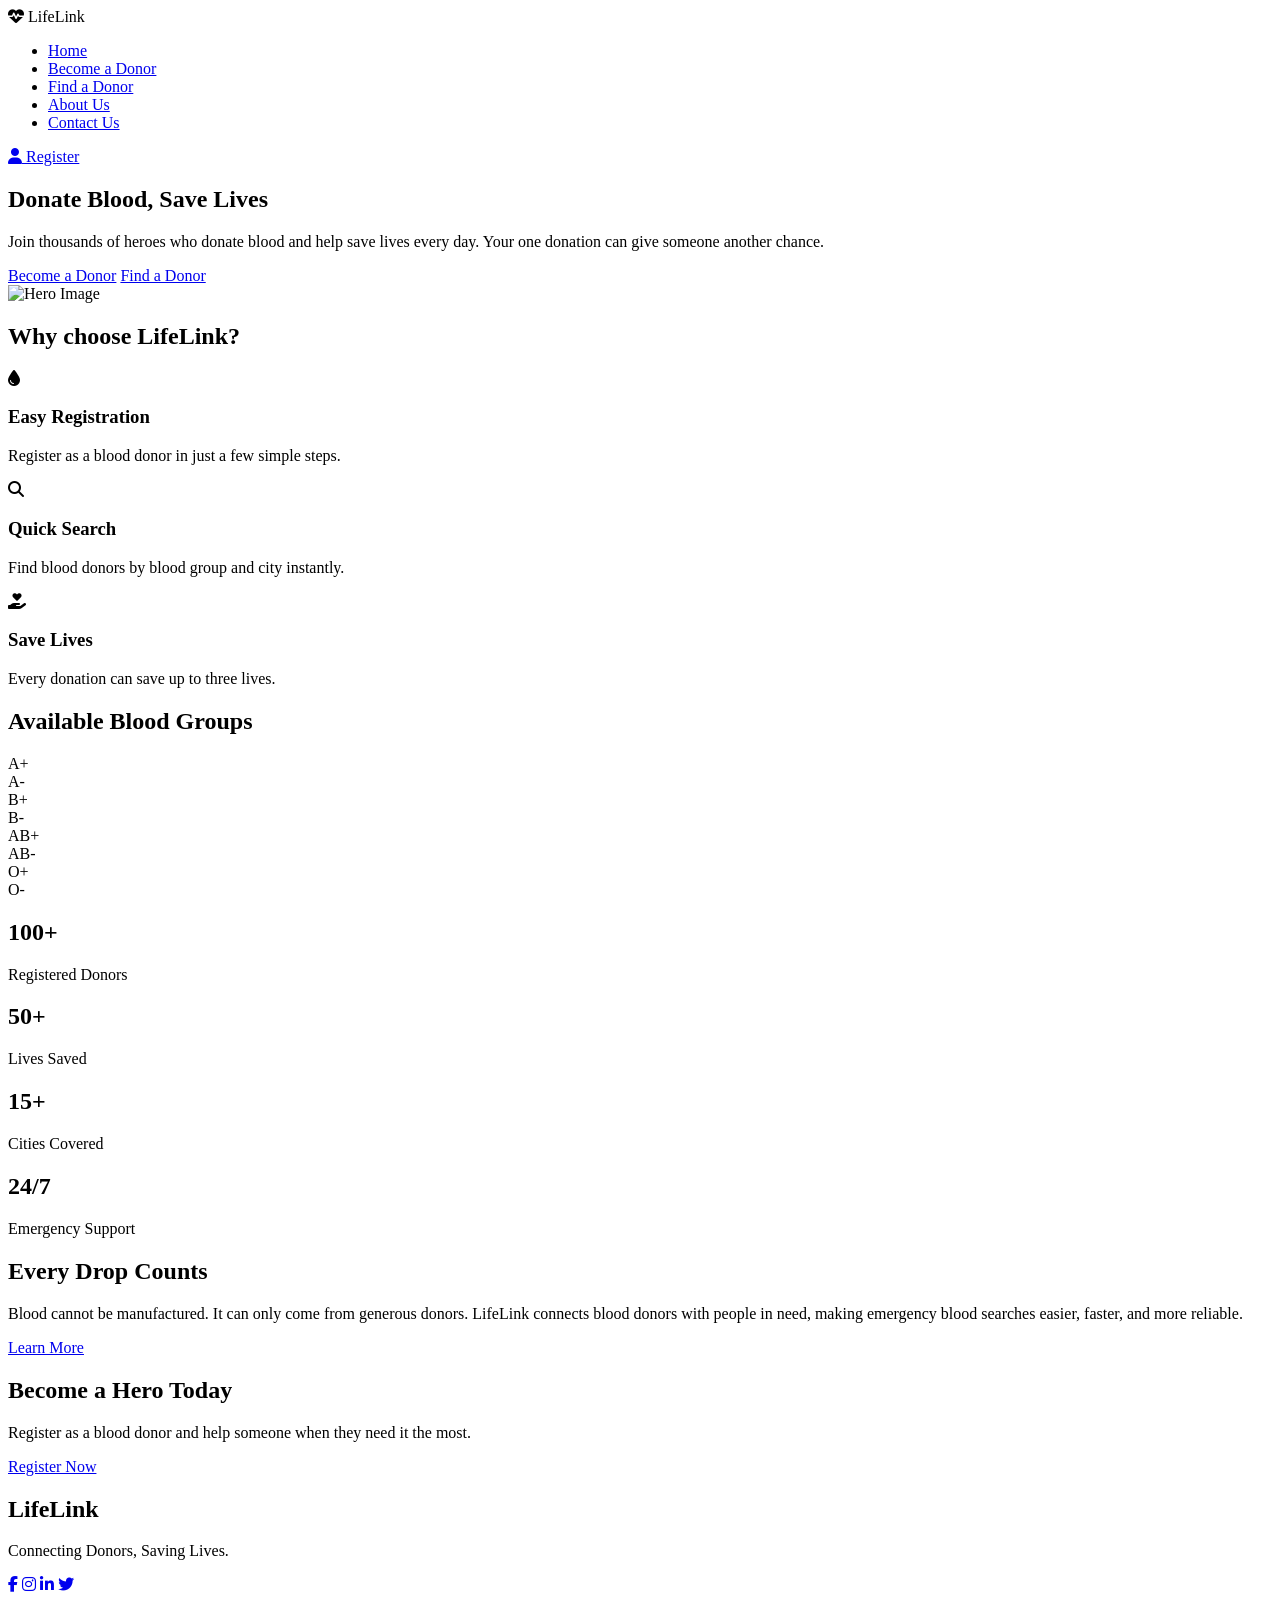
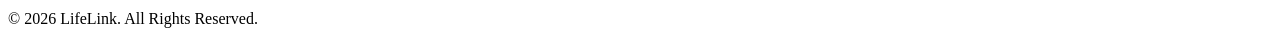
==== index.html @ 0f72670d "Index" ====
<!DOCTYPE html>
<html lang="en">
<head>
    <meta charset="UTF-8">
    <meta name="viewport" content="width=device-width, initial-scale=1.0">
    <title>LifeLink</title>
    <link href="style.css" rel="stylesheet">
    <link href="https://fonts.googleapis.com/css2?family=Poppins:wght@300;400;500;600;700&display=swap" rel="stylesheet">
    <link rel="stylesheet" href="https://cdnjs.cloudflare.com/ajax/libs/font-awesome/6.5.2/css/all.min.css">
</head>
<body>
<!------Navbar-------->
<header>

    <div class="logo">
        <i class="fa-solid fa-heart-pulse"></i>
        <span>LifeLink</span>
    </div>

    <nav>
        <ul>
            <li><a href="#" class="active">Home</a></li>
            <li><a href="#">Become a Donor</a></li>
            <li><a href="#">Find a Donor</a></li>
            <li><a href="#">About Us</a></li>
            <li><a href="#">Contact Us</a></li>
        </ul>
    </nav>

    <a href="#" class="login-btn">
        <i class="fa-solid fa-user"></i>
        Register
    </a>

</header>
<!------Hero Section-------->
<section class="hero">
    <div class="hero-text">
        <h1>Donate Blood, Save Lives</h1>
         <p>
            Join thousands of heroes who donate blood and
            help save lives every day.
            Your one donation can give someone another chance.
        </p>
        <div class="button">
            <a href="register.html" class="btn">Become a Donor</a>
            <a href="search.html" class="btn">Find a Donor</a>
        </div>
    </div>
    <!----Hero Image-------->
    <div class="hero-image">
        <img src="images/hero-image.png" alt="Hero Image">
    </div>
</section>

<!------Features Section-------->
<section class="features">
    <h2>Why choose LifeLink?</h2>
    <div class="features-container">
        <div class="card">
            <i class="fa-solid fa-droplet"></i>
            <h3>Easy Registration</h3>

            <p>
                Register as a blood donor in just a few simple steps.
            </p>

        </div>

        <div class="card">

            <i class="fa-solid fa-magnifying-glass"></i>

            <h3>Quick Search</h3>

            <p>
                Find blood donors by blood group and city instantly.
            </p>

        </div>

        <div class="card">

            <i class="fa-solid fa-hand-holding-heart"></i>

            <h3>Save Lives</h3>

            <p>
                Every donation can save up to three lives.
            </p>

        </div>

    </div>

</section>

<!-- ================= BLOOD GROUPS ================= -->

<section class="blood-groups">

    <h2>Available Blood Groups</h2>

    <div class="groups">

        <div>A+</div>
        <div>A-</div>
        <div>B+</div>
        <div>B-</div>
        <div>AB+</div>
        <div>AB-</div>
        <div>O+</div>
        <div>O-</div>

    </div>

</section>

<!-- ================= STATS ================= -->

<section class="stats">

    <div class="stat-box">

        <h2>100+</h2>

        <p>Registered Donors</p>

    </div>

    <div class="stat-box">

        <h2>50+</h2>

        <p>Lives Saved</p>

    </div>

    <div class="stat-box">

        <h2>15+</h2>

        <p>Cities Covered</p>

    </div>

    <div class="stat-box">

        <h2>24/7</h2>

        <p>Emergency Support</p>

    </div>

</section>

<!-- ================= ABOUT ================= -->

<section class="about-home">

    <div class="about-text">

        <h2>Every Drop Counts</h2>

        <p>

            Blood cannot be manufactured. It can only come from
            generous donors.

            LifeLink connects blood donors with people in need,
            making emergency blood searches easier, faster,
            and more reliable.

        </p>

        <a href="about.html" class="btn">
            Learn More
        </a>

    </div>

</section>

<!-- ================= CALL TO ACTION ================= -->

<section class="cta">

    <h2>Become a Hero Today</h2>

    <p>

        Register as a blood donor and help someone when they
        need it the most.

    </p>

    <a href="register.html" class="btn">
        Register Now
    </a>

</section>

<!-- ================= FOOTER ================= -->

<footer>

    <div class="footer-content">

        <h2>LifeLink</h2>

        <p>
            Connecting Donors, Saving Lives.
        </p>

        <div class="social-icons">

            <a href="#"><i class="fab fa-facebook-f"></i></a>

            <a href="#"><i class="fab fa-instagram"></i></a>

            <a href="#"><i class="fab fa-linkedin-in"></i></a>

            <a href="#"><i class="fab fa-twitter"></i></a>

        </div>

        <p class="copyright">

            © 2026 LifeLink. All Rights Reserved.

        </p>

    </div>

</footer>

        </body>
</html>
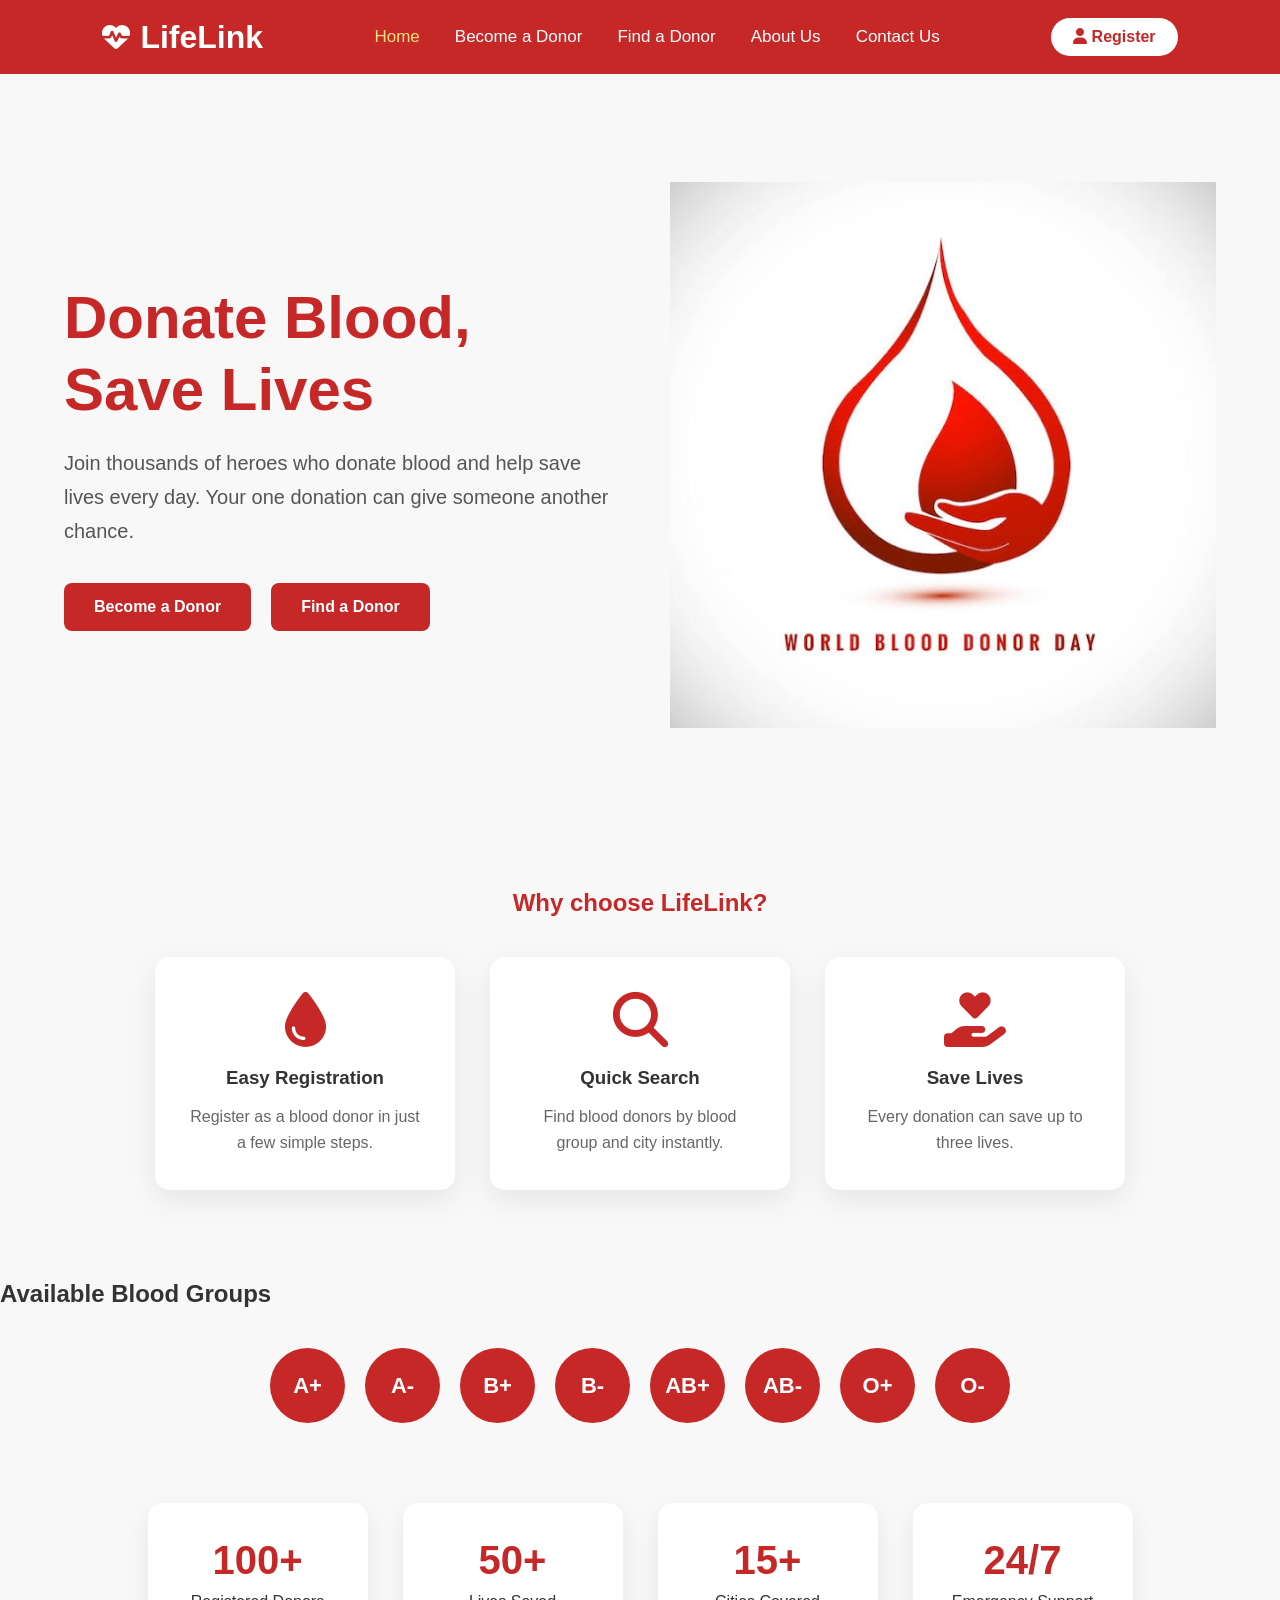
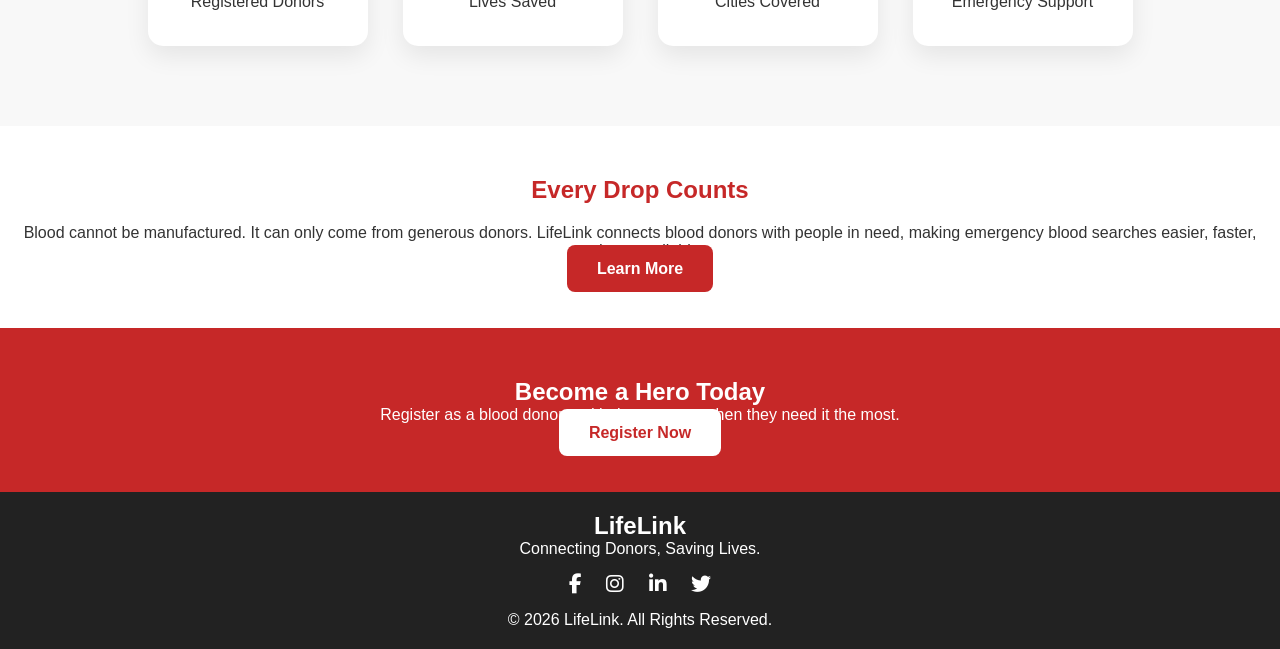
==== commit 12e4dab0: "Modification in code" ====
--- a/index.html
+++ b/index.html
@@ -49,7 +49,7 @@
     </div>
     <!----Hero Image-------->
     <div class="hero-image">
-        <img src="images/hero-image.png" alt="Hero Image">
+        <img src="lifelink.jpg" alt="Hero Image">
     </div>
 </section>
 
--- a/style.css
+++ b/style.css
@@ -0,0 +1,324 @@
+/* Reset */
+
+*{
+    margin:0;
+    padding:0;
+    box-sizing:border-box;
+    font-family:Arial, sans-serif;
+}
+
+body{
+    background:#f8f8f8;
+    color:#333;
+}
+
+/* Navbar */
+header{
+    background:#c62828;
+    display:flex;
+    justify-content:space-between;
+    align-items:center;
+    padding:18px 8%;
+    position:sticky;
+    top:0;
+    z-index:1000;
+}
+
+.logo{
+    display:flex;
+    align-items:center;
+    color:#fff;
+    font-size:32px;
+    font-weight:700;
+}
+
+.logo i{
+    margin-right:10px;
+    font-size:28px;
+}
+
+nav ul{
+    display:flex;
+    list-style:none;
+    gap:35px;
+}
+
+nav ul li a{
+    color:#fff;
+    text-decoration:none;
+    font-size:17px;
+    font-weight:500;
+    transition:.3s;
+}
+
+nav ul li a:hover,
+nav ul li a.active{
+    color:#ffe082;
+}
+
+.login-btn{
+    background:#fff;
+    color:#c62828;
+    text-decoration:none;
+    padding:10px 22px;
+    border-radius:30px;
+    font-weight:600;
+    transition:.3s;
+}
+
+.login-btn:hover{
+    background:#f4f4f4;
+}
+
+/* Hero */
+.hero{
+    width:90%;
+    margin:auto;
+    min-height:85vh;
+
+    display:flex;
+    justify-content:space-between;
+    align-items:center;
+    gap:60px;
+}
+
+.hero-text{
+    flex:1;
+}
+
+.hero-text h1{
+    font-size:60px;
+    color:#c62828;
+    line-height:1.2;
+    margin-bottom:20px;
+}
+
+.hero-text p{
+    font-size:20px;
+    color:#555;
+    line-height:1.7;
+    margin-bottom:35px;
+}
+
+.hero-image{
+    flex:1;
+    text-align:center;
+}
+
+.hero-image img{
+    width:100%;
+    max-width:550px;
+}
+/* Buttons */
+
+.button{
+    display:flex;
+    gap:20px;
+}
+
+.btn{
+    background:#c62828;
+    color:white;
+    padding:15px 30px;
+    text-decoration:none;
+    border-radius:8px;
+    font-weight:600;
+    transition:.3s;
+}
+
+.btn:hover{
+    background:#a51d1d;
+    transform:translateY(-3px);
+}
+
+/* Features */
+
+.features{
+    text-align:center;
+    padding:50px 20px;
+}
+
+.features h2{
+    color:#c62828;
+    margin-bottom:30px;
+}
+
+.features-container{
+    width:90%;
+    margin:40px auto;
+
+    display:flex;
+    justify-content:center;
+    gap:35px;
+    flex-wrap:wrap;
+}
+
+.card{
+    width:300px;
+    background:white;
+    padding:35px;
+    border-radius:15px;
+    text-align:center;
+    box-shadow:0 10px 30px rgba(0,0,0,.08);
+    transition:.4s;
+}
+
+.card:hover{
+    transform:translateY(-10px);
+}
+
+.card i{
+    font-size:55px;
+    color:#c62828;
+    margin-bottom:20px;
+}
+
+.card h3{
+    margin-bottom:15px;
+}
+
+.card p{
+    color:#666;
+    line-height:1.6;
+}
+
+/* Blood Groups */
+
+.groups{
+    display:flex;
+    justify-content:center;
+    gap:20px;
+    flex-wrap:wrap;
+    margin-top:40px;
+}
+
+.groups div{
+    width:75px;
+    height:75px;
+    background:#c62828;
+    color:white;
+
+    border-radius:50%;
+
+    display:flex;
+    justify-content:center;
+    align-items:center;
+
+    font-size:22px;
+    font-weight:bold;
+
+    transition:.3s;
+}
+
+.groups div:hover{
+    transform:scale(1.1);
+}
+/* Statistics */
+
+.stats{
+    display:flex;
+    justify-content:center;
+    gap:35px;
+    flex-wrap:wrap;
+
+    padding:80px 8%;
+}
+
+.stat-box{
+    width:220px;
+    background:white;
+    border-radius:15px;
+    padding:35px;
+
+    text-align:center;
+
+    box-shadow:0 10px 25px rgba(0,0,0,.08);
+}
+
+.stat-box h2{
+    color:#c62828;
+    font-size:40px;
+    margin-bottom:10px;
+}
+
+/* About */
+
+.about-home{
+    text-align:center;
+    padding:50px 20px;
+    background:white;
+}
+
+.about-home h2{
+    color:#c62828;
+    margin-bottom:20px;
+}
+
+/* CTA */
+
+.cta{
+    background:#c62828;
+    color:white;
+    text-align:center;
+    padding:50px 20px;
+}
+
+.cta .btn{
+    background:white;
+    color:#c62828;
+}
+
+/* Footer */
+
+footer{
+    background:#222;
+    color:white;
+    text-align:center;
+    padding:20px;
+}
+
+.social-icons{
+    margin:15px 0;
+}
+
+.social-icons a{
+    color:white;
+    margin:10px;
+    font-size:20px;
+}
+
+/* Responsive */
+
+@media(max-width:900px){
+
+header{
+    flex-direction:column;
+    gap:20px;
+}
+
+nav ul{
+    flex-direction:column;
+    text-align:center;
+    gap:15px;
+}
+
+.hero{
+    flex-direction:column-reverse;
+    text-align:center;
+    padding:60px 0;
+}
+
+.hero-text h1{
+    font-size:42px;
+}
+
+.button{
+    justify-content:center;
+    flex-wrap:wrap;
+}
+
+.hero-image img{
+    max-width:400px;
+}
+
+}
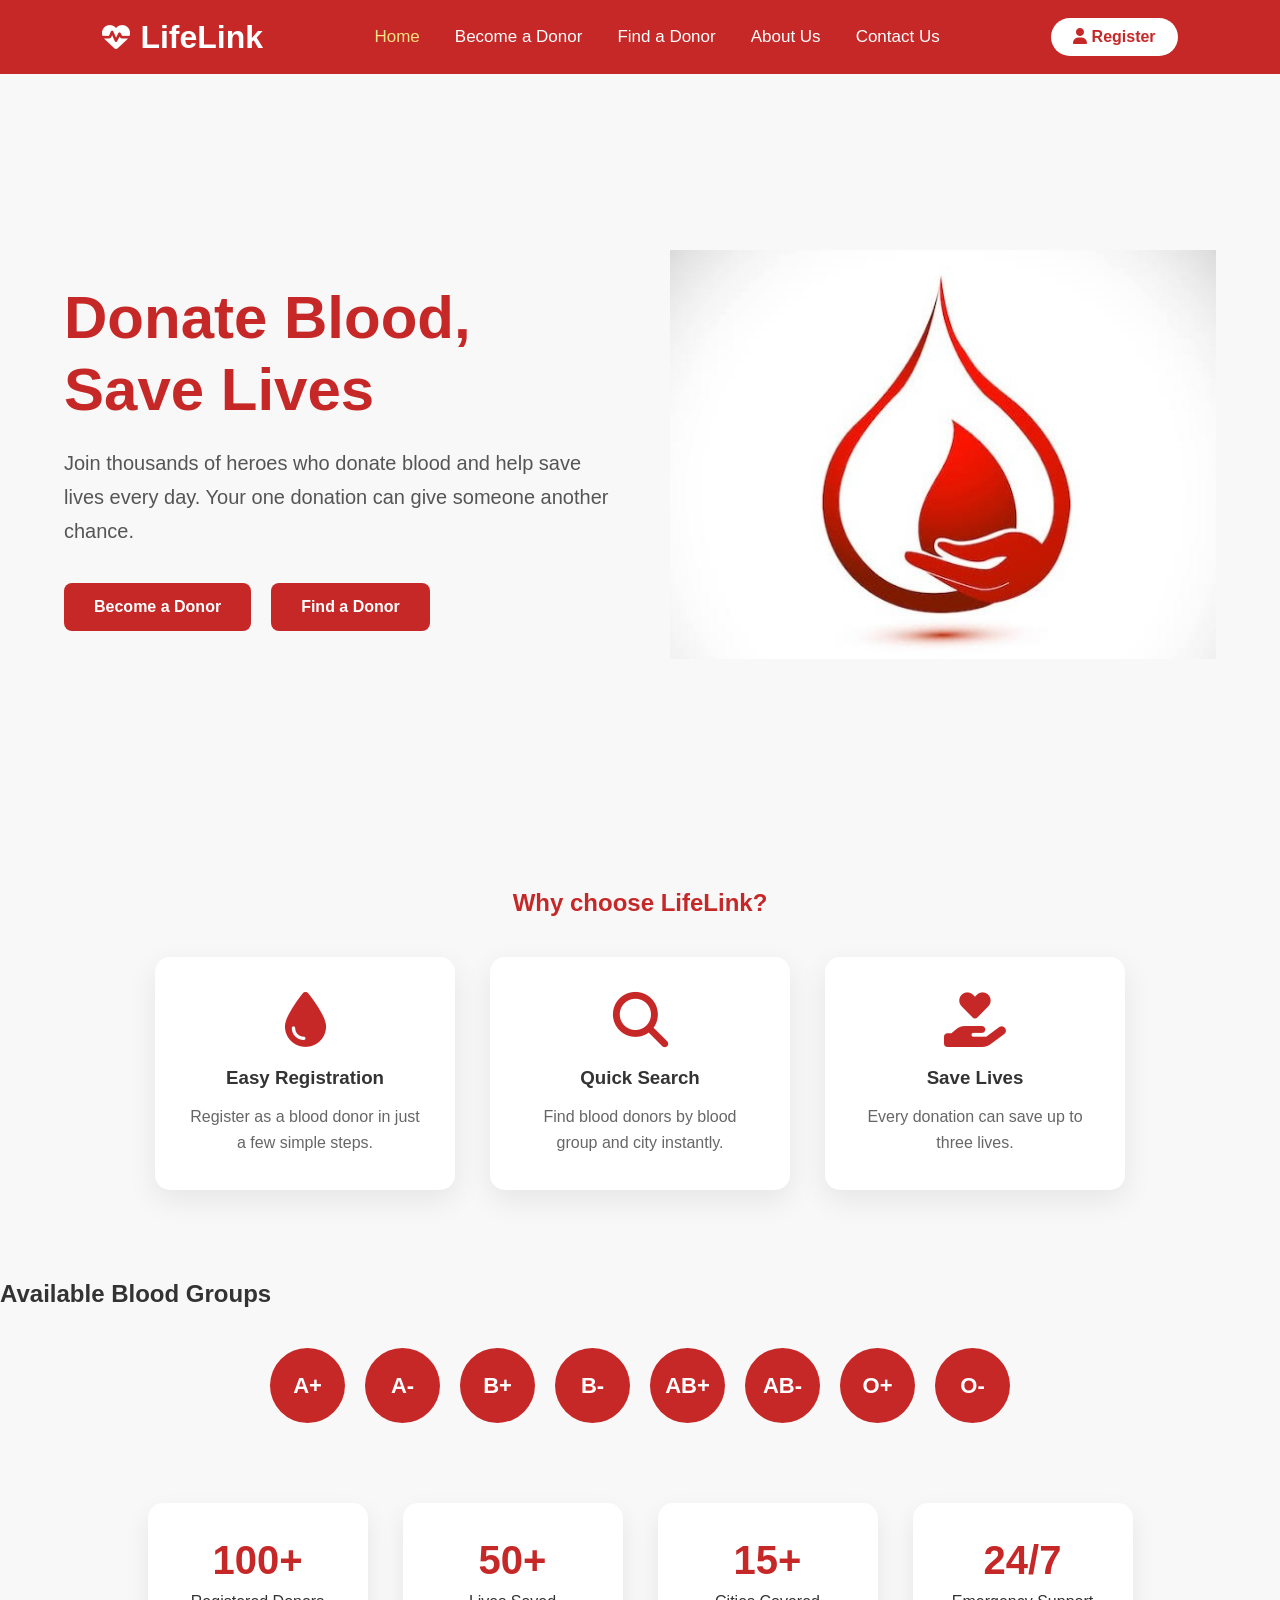
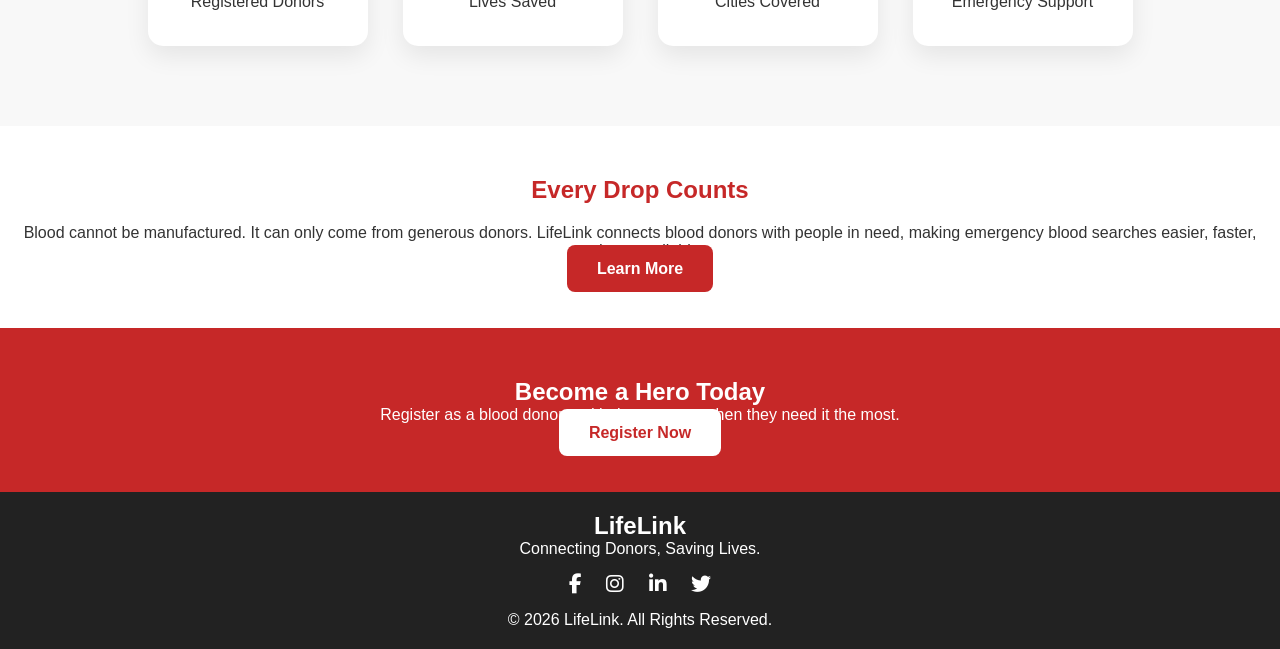
==== commit 1215ee6b: "Modified" ====
--- a/index.html
+++ b/index.html
@@ -53,6 +53,7 @@
     </div>
 </section>
 
+
 <!------Features Section-------->
 <section class="features">
     <h2>Why choose LifeLink?</h2>
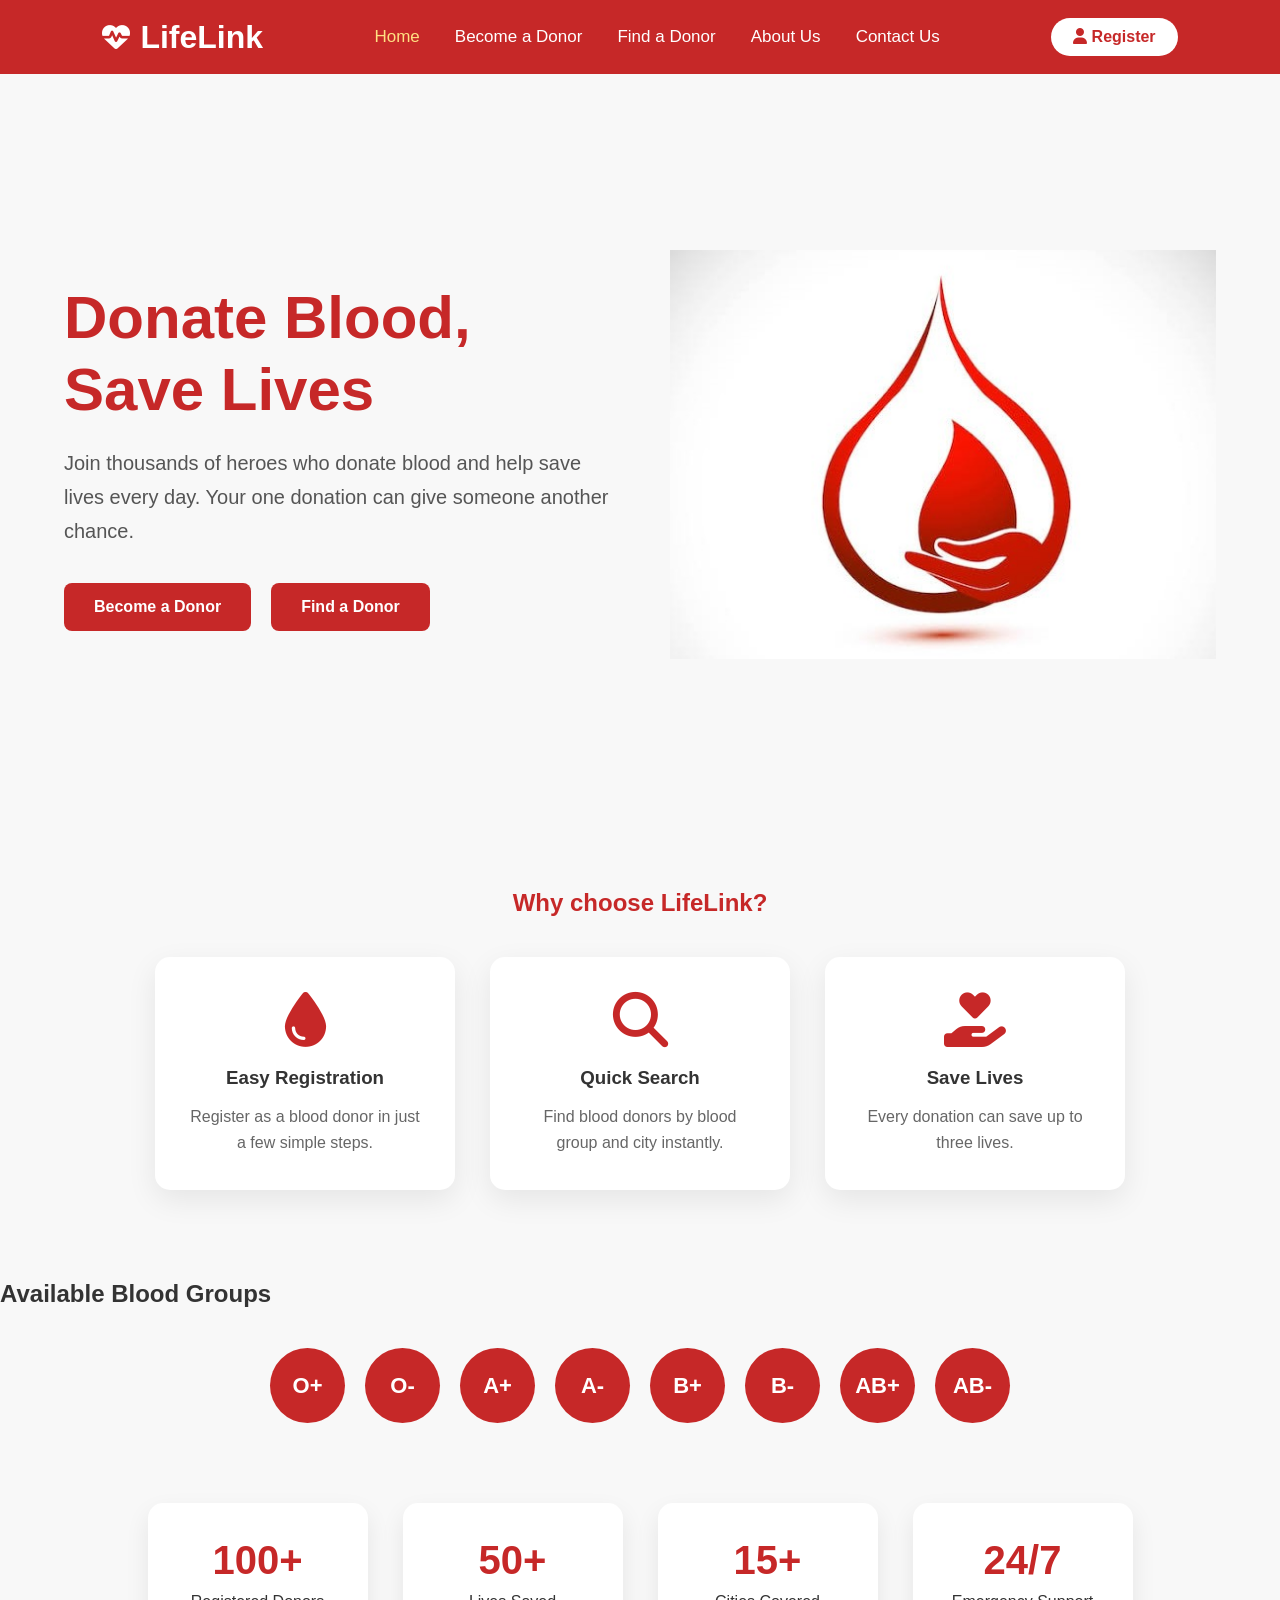
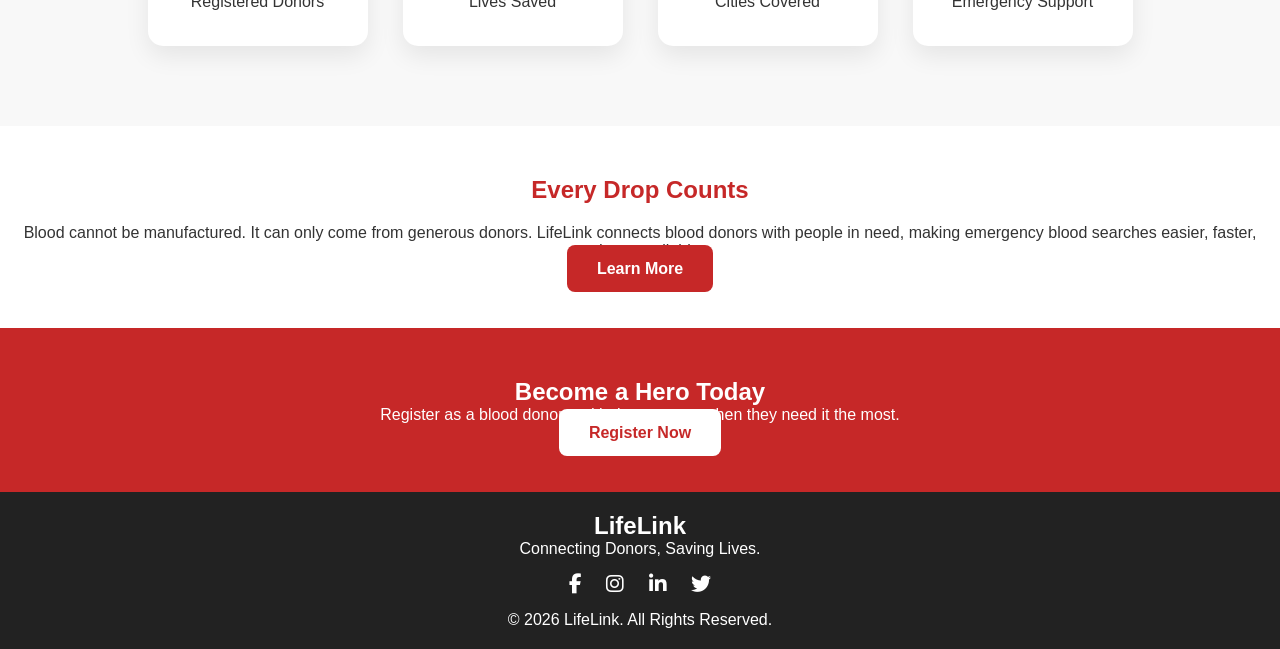
==== commit 6b951605: "Modified" ====
--- a/index.html
+++ b/index.html
@@ -16,18 +16,16 @@
         <i class="fa-solid fa-heart-pulse"></i>
         <span>LifeLink</span>
     </div>
-
-    <nav>
-        <ul>
-            <li><a href="#" class="active">Home</a></li>
-            <li><a href="#">Become a Donor</a></li>
-            <li><a href="#">Find a Donor</a></li>
-            <li><a href="#">About Us</a></li>
-            <li><a href="#">Contact Us</a></li>
-        </ul>
-    </nav>
-
-    <a href="#" class="login-btn">
+<nav>
+    <ul>
+        <li><a href="index.html" class="active">Home</a></li>
+        <li><a href="register.html">Become a Donor</a></li>
+        <li><a href="search.html">Find a Donor</a></li>
+        <li><a href="about.html">About Us</a></li>
+        <li><a href="contact.html">Contact Us</a></li>
+    </ul>
+</nav>
+    <a href="register.html" class="login-btn">
         <i class="fa-solid fa-user"></i>
         Register
     </a>
@@ -104,14 +102,16 @@
 
     <div class="groups">
 
+        
+        <div>O+</div>
+        <div>O-</div>
         <div>A+</div>
         <div>A-</div>
         <div>B+</div>
         <div>B-</div>
         <div>AB+</div>
         <div>AB-</div>
-        <div>O+</div>
-        <div>O-</div>
+        
 
     </div>
 
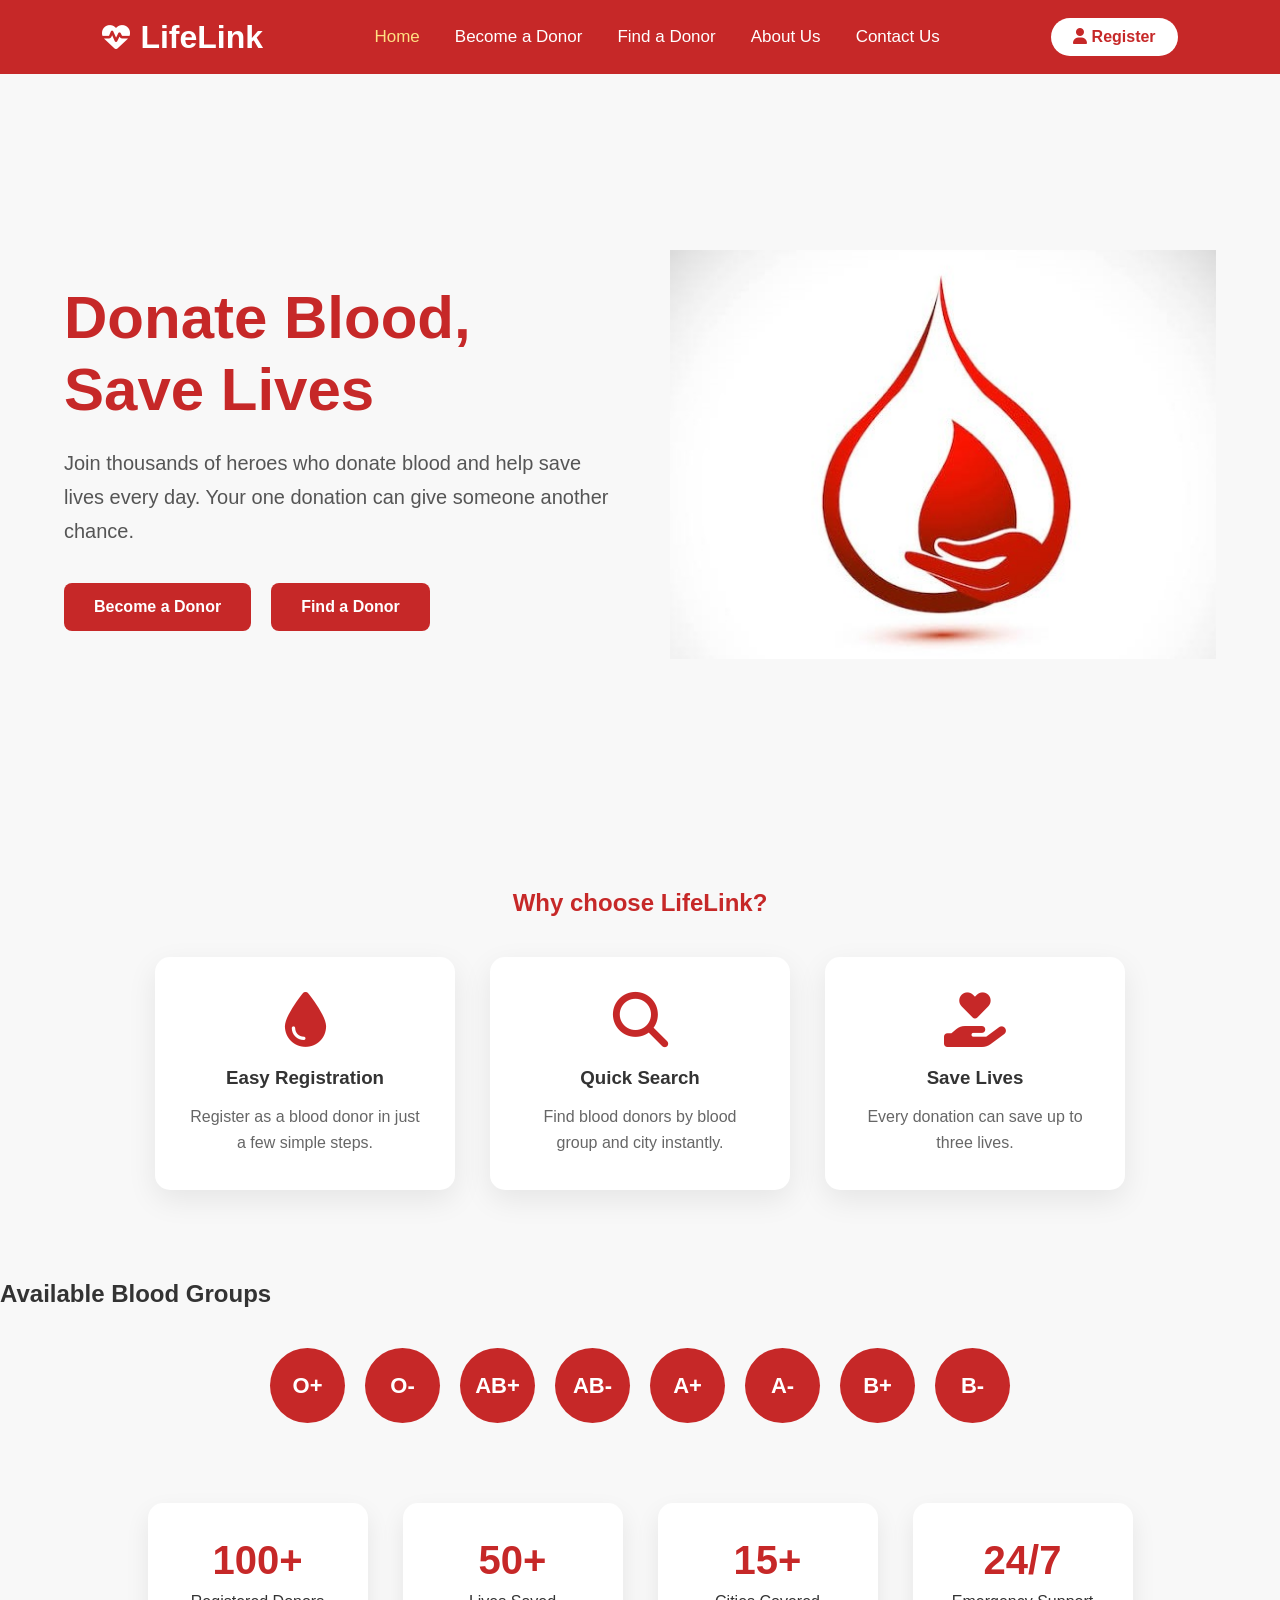
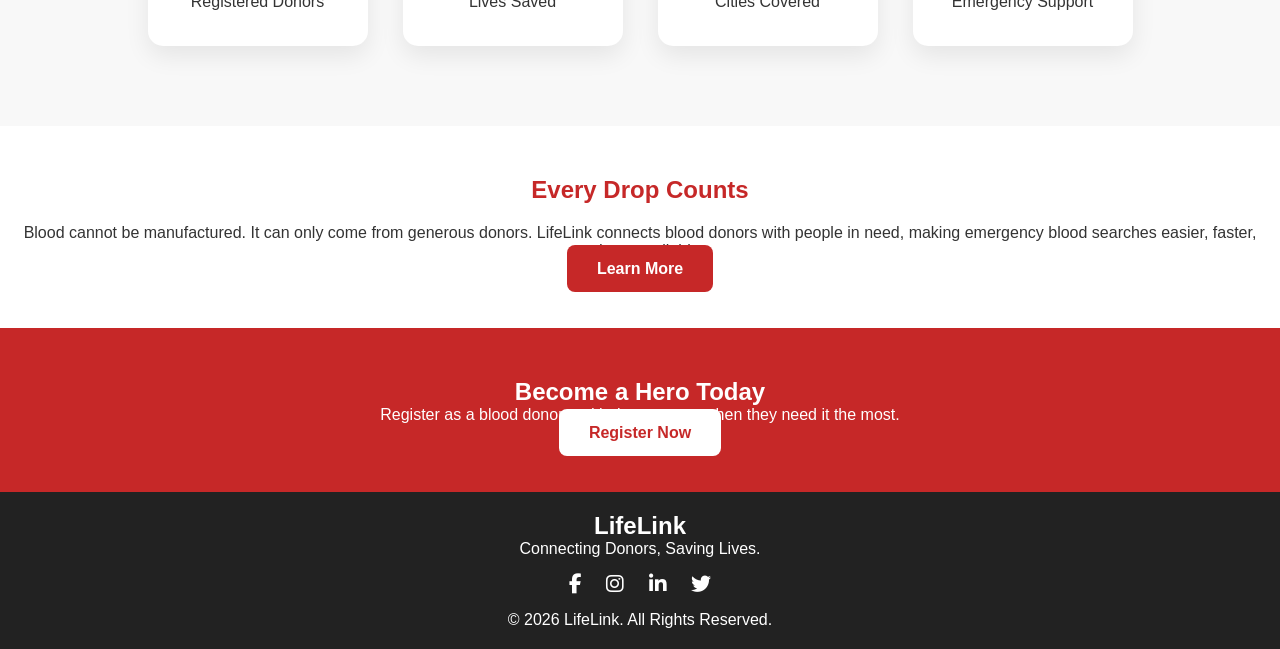
==== commit a1c4e62a: "Modified" ====
--- a/index.html
+++ b/index.html
@@ -105,12 +105,13 @@
         
         <div>O+</div>
         <div>O-</div>
+        <div>AB+</div>
+        <div>AB-</div>
         <div>A+</div>
         <div>A-</div>
         <div>B+</div>
         <div>B-</div>
-        <div>AB+</div>
-        <div>AB-</div>
+        
         
 
     </div>
